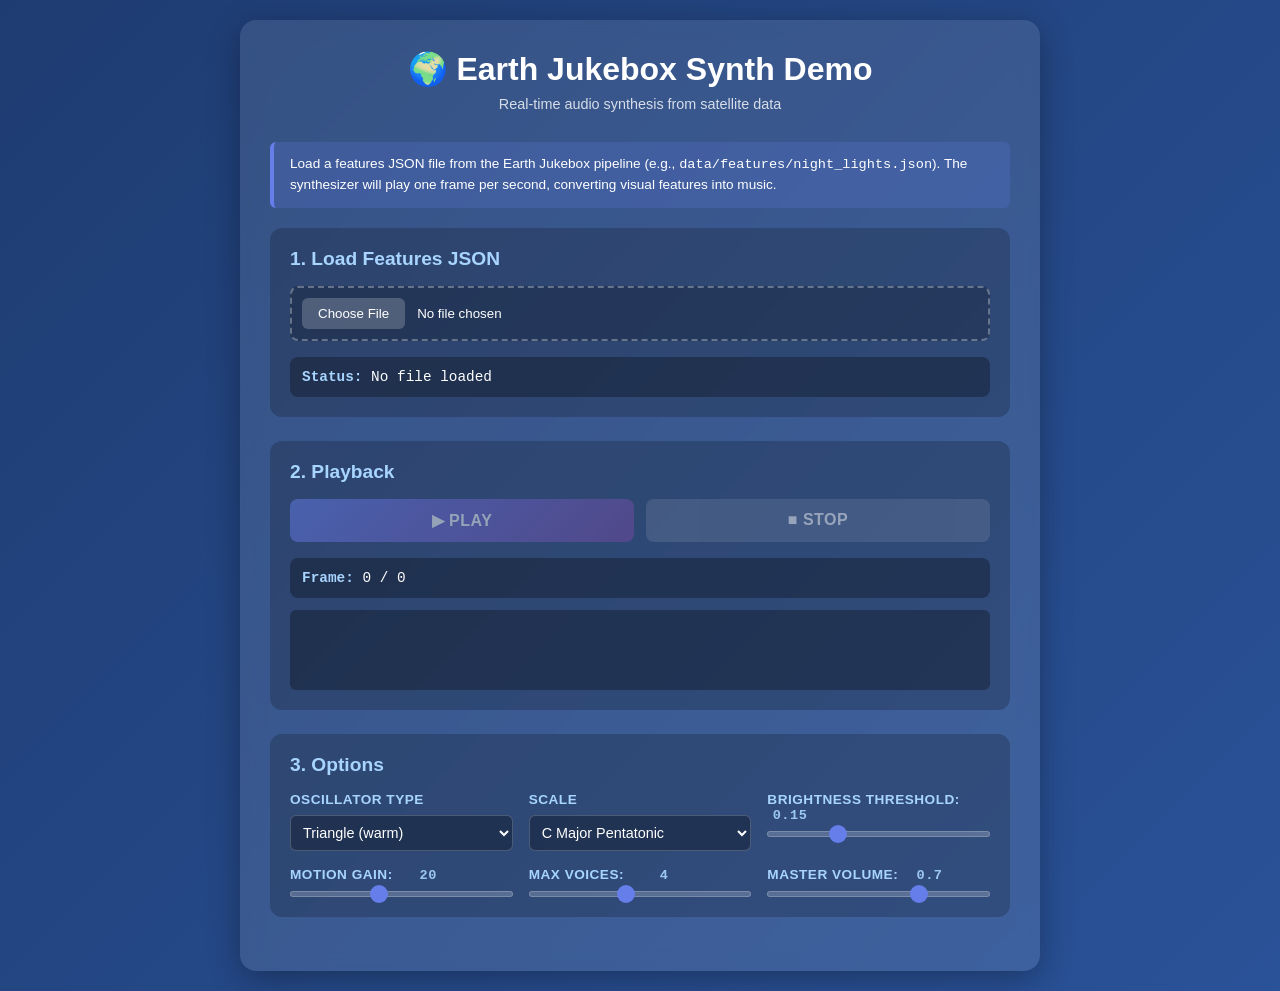
==== web/synth-demo.html @ 259c0f9f "Added real time audio generation of user uploaded video" ====
<!DOCTYPE html>
<html lang="en">
<head>
  <meta charset="UTF-8">
  <meta name="viewport" content="width=device-width, initial-scale=1.0">
  <title>Earth Jukebox Synth Demo</title>
  <style>
    * { box-sizing: border-box; margin: 0; padding: 0; }
    
    body {
      font-family: -apple-system, BlinkMacSystemFont, 'Segoe UI', sans-serif;
      background: linear-gradient(135deg, #1e3c72 0%, #2a5298 100%);
      color: #fff;
      padding: 20px;
      min-height: 100vh;
    }
    
    .container {
      max-width: 800px;
      margin: 0 auto;
      background: rgba(255, 255, 255, 0.1);
      backdrop-filter: blur(10px);
      border-radius: 16px;
      padding: 30px;
      box-shadow: 0 8px 32px rgba(0, 0, 0, 0.3);
    }
    
    h1 {
      font-size: 2rem;
      margin-bottom: 8px;
      text-align: center;
    }
    
    .subtitle {
      text-align: center;
      opacity: 0.8;
      margin-bottom: 30px;
      font-size: 0.9rem;
    }
    
    .section {
      margin-bottom: 24px;
      padding: 20px;
      background: rgba(0, 0, 0, 0.2);
      border-radius: 12px;
    }
    
    .section h2 {
      font-size: 1.2rem;
      margin-bottom: 16px;
      color: #a8d5ff;
    }
    
    .file-input-wrapper {
      display: flex;
      gap: 12px;
      align-items: center;
    }
    
    input[type="file"] {
      flex: 1;
      padding: 10px;
      border: 2px dashed rgba(255, 255, 255, 0.3);
      border-radius: 8px;
      background: rgba(0, 0, 0, 0.2);
      color: #fff;
      cursor: pointer;
    }
    
    input[type="file"]::file-selector-button {
      padding: 8px 16px;
      border: none;
      background: rgba(255, 255, 255, 0.2);
      color: #fff;
      border-radius: 6px;
      cursor: pointer;
      margin-right: 12px;
    }
    
    input[type="file"]::file-selector-button:hover {
      background: rgba(255, 255, 255, 0.3);
    }
    
    .controls {
      display: flex;
      gap: 12px;
      margin-top: 16px;
    }
    
    button {
      padding: 12px 24px;
      border: none;
      border-radius: 8px;
      font-size: 1rem;
      font-weight: 600;
      cursor: pointer;
      transition: all 0.2s;
      text-transform: uppercase;
      letter-spacing: 0.5px;
    }
    
    button.primary {
      background: linear-gradient(135deg, #667eea 0%, #764ba2 100%);
      color: #fff;
      flex: 1;
    }
    
    button.primary:hover:not(:disabled) {
      transform: translateY(-2px);
      box-shadow: 0 4px 12px rgba(102, 126, 234, 0.4);
    }
    
    button.secondary {
      background: rgba(255, 255, 255, 0.2);
      color: #fff;
      flex: 1;
    }
    
    button.secondary:hover:not(:disabled) {
      background: rgba(255, 255, 255, 0.3);
    }
    
    button:disabled {
      opacity: 0.5;
      cursor: not-allowed;
    }
    
    .status {
      padding: 12px;
      background: rgba(0, 0, 0, 0.3);
      border-radius: 8px;
      font-family: 'Courier New', monospace;
      font-size: 0.9rem;
      margin-top: 16px;
    }
    
    .status-label {
      color: #a8d5ff;
      font-weight: 600;
    }
    
    .options-grid {
      display: grid;
      grid-template-columns: repeat(auto-fit, minmax(200px, 1fr));
      gap: 16px;
    }
    
    .option {
      display: flex;
      flex-direction: column;
      gap: 8px;
    }
    
    .option label {
      font-size: 0.85rem;
      font-weight: 600;
      color: #a8d5ff;
      text-transform: uppercase;
      letter-spacing: 0.5px;
    }
    
    select, input[type="range"] {
      padding: 8px;
      border: 1px solid rgba(255, 255, 255, 0.2);
      border-radius: 6px;
      background: rgba(0, 0, 0, 0.3);
      color: #fff;
      font-size: 0.9rem;
    }
    
    select {
      cursor: pointer;
    }
    
    input[type="range"] {
      padding: 0;
      height: 6px;
      -webkit-appearance: none;
      appearance: none;
      background: rgba(255, 255, 255, 0.2);
    }
    
    input[type="range"]::-webkit-slider-thumb {
      -webkit-appearance: none;
      appearance: none;
      width: 18px;
      height: 18px;
      border-radius: 50%;
      background: #667eea;
      cursor: pointer;
    }
    
    input[type="range"]::-moz-range-thumb {
      width: 18px;
      height: 18px;
      border-radius: 50%;
      background: #667eea;
      cursor: pointer;
      border: none;
    }
    
    .slider-value {
      display: inline-block;
      min-width: 40px;
      text-align: right;
      font-family: 'Courier New', monospace;
      font-size: 0.85rem;
      opacity: 0.9;
    }
    
    .strips-display {
      display: flex;
      gap: 2px;
      height: 80px;
      background: rgba(0, 0, 0, 0.3);
      border-radius: 6px;
      padding: 8px;
      align-items: flex-end;
      margin-top: 12px;
    }
    
    .strip {
      flex: 1;
      background: rgba(168, 213, 255, 0.3);
      border-radius: 2px;
      transition: all 0.3s;
      min-width: 3px;
    }
    
    .strip.active {
      background: linear-gradient(to top, #667eea, #764ba2);
      box-shadow: 0 0 8px rgba(102, 126, 234, 0.6);
    }
    
    .info-box {
      background: rgba(102, 126, 234, 0.2);
      border-left: 4px solid #667eea;
      padding: 12px 16px;
      border-radius: 6px;
      font-size: 0.85rem;
      line-height: 1.5;
      margin-bottom: 20px;
    }
  </style>
</head>
<body>
  <div class="container">
    <h1>🌍 Earth Jukebox Synth Demo</h1>
    <div class="subtitle">Real-time audio synthesis from satellite data</div>
    
    <div class="info-box">
      Load a features JSON file from the Earth Jukebox pipeline (e.g., <code>data/features/night_lights.json</code>).
      The synthesizer will play one frame per second, converting visual features into music.
    </div>
    
    <!-- File Input -->
    <div class="section">
      <h2>1. Load Features JSON</h2>
      <div class="file-input-wrapper">
        <input type="file" id="fileInput" accept=".json">
      </div>
      <div class="status">
        <span class="status-label">Status:</span> <span id="loadStatus">No file loaded</span>
      </div>
    </div>
    
    <!-- Playback Controls -->
    <div class="section">
      <h2>2. Playback</h2>
      <div class="controls">
        <button class="primary" id="playBtn" disabled>▶ Play</button>
        <button class="secondary" id="stopBtn" disabled>■ Stop</button>
      </div>
      <div class="status">
        <span class="status-label">Frame:</span> <span id="frameDisplay">0 / 0</span>
      </div>
      
      <!-- Strips Visualizer -->
      <div class="strips-display" id="stripsDisplay"></div>
    </div>
    
    <!-- Options -->
    <div class="section">
      <h2>3. Options</h2>
      <div class="options-grid">
        <div class="option">
          <label for="oscType">Oscillator Type</label>
          <select id="oscType">
            <option value="triangle">Triangle (warm)</option>
            <option value="sine">Sine (smooth)</option>
            <option value="square">Square (sharp)</option>
            <option value="auto">Auto (from hue)</option>
          </select>
        </div>
        
        <div class="option">
          <label for="scale">Scale</label>
          <select id="scale">
            <option value="C_major_pentatonic">C Major Pentatonic</option>
            <option value="C_minor_pentatonic">C Minor Pentatonic</option>
            <option value="C_major">C Major</option>
            <option value="C_blues">C Blues</option>
            <option value="A_minor_pentatonic">A Minor Pentatonic</option>
          </select>
        </div>
        
        <div class="option">
          <label for="threshold">Brightness Threshold: <span class="slider-value" id="thresholdValue">0.15</span></label>
          <input type="range" id="threshold" min="0" max="0.5" step="0.01" value="0.15">
        </div>
        
        <div class="option">
          <label for="motionGain">Motion Gain: <span class="slider-value" id="motionGainValue">20</span></label>
          <input type="range" id="motionGain" min="1" max="50" step="1" value="20">
        </div>
        
        <div class="option">
          <label for="maxVoices">Max Voices: <span class="slider-value" id="maxVoicesValue">4</span></label>
          <input type="range" id="maxVoices" min="1" max="8" step="1" value="4">
        </div>
        
        <div class="option">
          <label for="masterVolume">Master Volume: <span class="slider-value" id="masterVolumeValue">0.7</span></label>
          <input type="range" id="masterVolume" min="0" max="1" step="0.05" value="0.7">
        </div>
      </div>
    </div>
  </div>
  
  <script type="module">
    import { initAudio, playFrame, stopAll, setOptions, getOptions } from './synth.js';
    
    let featuresData = null;
    let currentFrame = 0;
    let isPlaying = false;
    let playbackInterval = null;
    
    // DOM elements
    const fileInput = document.getElementById('fileInput');
    const playBtn = document.getElementById('playBtn');
    const stopBtn = document.getElementById('stopBtn');
    const loadStatus = document.getElementById('loadStatus');
    const frameDisplay = document.getElementById('frameDisplay');
    const stripsDisplay = document.getElementById('stripsDisplay');
    
    const oscTypeSelect = document.getElementById('oscType');
    const scaleSelect = document.getElementById('scale');
    const thresholdSlider = document.getElementById('threshold');
    const motionGainSlider = document.getElementById('motionGain');
    const maxVoicesSlider = document.getElementById('maxVoices');
    const masterVolumeSlider = document.getElementById('masterVolume');
    
    const thresholdValue = document.getElementById('thresholdValue');
    const motionGainValue = document.getElementById('motionGainValue');
    const maxVoicesValue = document.getElementById('maxVoicesValue');
    const masterVolumeValue = document.getElementById('masterVolumeValue');
    
    // File loading
    fileInput.addEventListener('change', async (e) => {
      const file = e.target.files[0];
      if (!file) return;
      
      try {
        const text = await file.text();
        const data = JSON.parse(text);
        
        if (!data.frames || !Array.isArray(data.frames)) {
          throw new Error('Invalid format: expected "frames" array');
        }
        
        featuresData = data;
        currentFrame = 0;
        
        loadStatus.textContent = `Loaded: ${data.record || 'unknown'} (${data.frames.length} frames, ${data.fps || 1} fps)`;
        frameDisplay.textContent = `0 / ${data.frames.length}`;
        playBtn.disabled = false;
        
        // Initialize strips display
        const nStrips = data.frames[0]?.columns?.length || 32;
        stripsDisplay.innerHTML = '';
        for (let i = 0; i < nStrips; i++) {
          const strip = document.createElement('div');
          strip.className = 'strip';
          stripsDisplay.appendChild(strip);
        }
        
      } catch (err) {
        loadStatus.textContent = `Error: ${err.message}`;
        console.error('Failed to load JSON:', err);
      }
    });
    
    // Playback control
    playBtn.addEventListener('click', () => {
      if (!featuresData) return;
      
      // Initialize audio on first click (required for browser autoplay policy)
      initAudio();
      
      isPlaying = true;
      playBtn.disabled = true;
      stopBtn.disabled = false;
      
      // Start playback loop (1 frame per second)
      playbackLoop();
      playbackInterval = setInterval(playbackLoop, 1000);
    });
    
    stopBtn.addEventListener('click', () => {
      isPlaying = false;
      stopAll();
      clearInterval(playbackInterval);
      playBtn.disabled = false;
      stopBtn.disabled = true;
      
      // Reset strips display
      document.querySelectorAll('.strip').forEach(s => {
        s.classList.remove('active');
        s.style.height = '0%';
      });
    });
    
    function playbackLoop() {
      if (!isPlaying || !featuresData) return;
      
      const frames = featuresData.frames;
      if (currentFrame >= frames.length) {
        // Loop back to start
        currentFrame = 0;
      }
      
      const frame = frames[currentFrame];
      frameDisplay.textContent = `${currentFrame + 1} / ${frames.length}`;
      
      // Update strips visualizer
      updateStripsDisplay(frame);
      
      // Play the frame
      playFrame(frame, currentFrame, frames.length);
      
      currentFrame++;
    }
    
    function updateStripsDisplay(frame) {
      const strips = document.querySelectorAll('.strip');
      const columns = frame.columns || [];
      const threshold = parseFloat(thresholdSlider.value);
      
      strips.forEach((strip, i) => {
        const brightness = columns[i] || 0;
        const isActive = brightness >= threshold;
        
        strip.classList.toggle('active', isActive);
        strip.style.height = `${Math.max(5, brightness * 100)}%`;
      });
    }
    
    // Options control
    function updateOption(key, value) {
      setOptions({ [key]: value });
    }
    
    oscTypeSelect.addEventListener('change', (e) => {
      updateOption('oscillatorType', e.target.value);
    });
    
    scaleSelect.addEventListener('change', (e) => {
      updateOption('scale', e.target.value);
    });
    
    thresholdSlider.addEventListener('input', (e) => {
      const val = parseFloat(e.target.value);
      thresholdValue.textContent = val.toFixed(2);
      updateOption('brightnessThreshold', val);
    });
    
    motionGainSlider.addEventListener('input', (e) => {
      const val = parseInt(e.target.value);
      motionGainValue.textContent = val;
      updateOption('motionGain', val);
    });
    
    maxVoicesSlider.addEventListener('input', (e) => {
      const val = parseInt(e.target.value);
      maxVoicesValue.textContent = val;
      updateOption('maxVoices', val);
    });
    
    masterVolumeSlider.addEventListener('input', (e) => {
      const val = parseFloat(e.target.value);
      masterVolumeValue.textContent = val.toFixed(2);
      updateOption('masterVolume', val);
    });
  </script>
</body>
</html>
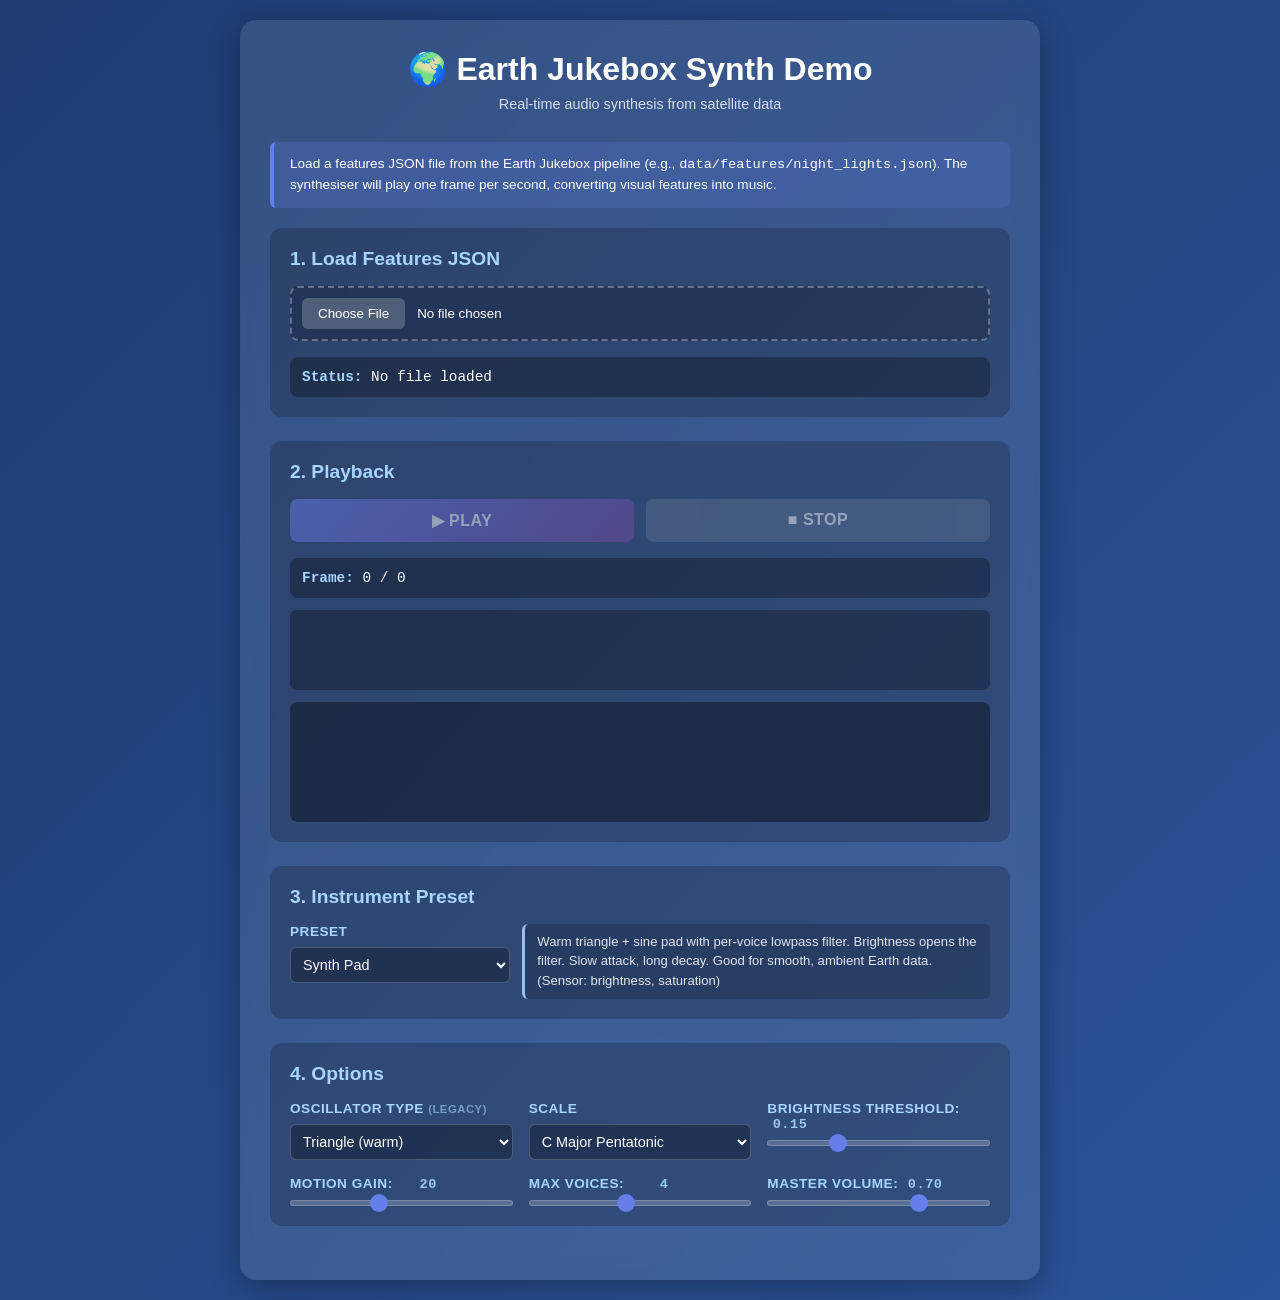
==== commit 8e657526: "Added more tones to the audio" ====
--- a/web/synth-demo.html
+++ b/web/synth-demo.html
@@ -6,7 +6,7 @@
   <title>Earth Jukebox Synth Demo</title>
   <style>
     * { box-sizing: border-box; margin: 0; padding: 0; }
-    
+
     body {
       font-family: -apple-system, BlinkMacSystemFont, 'Segoe UI', sans-serif;
       background: linear-gradient(135deg, #1e3c72 0%, #2a5298 100%);
@@ -14,7 +14,7 @@
       padding: 20px;
       min-height: 100vh;
     }
-    
+
     .container {
       max-width: 800px;
       margin: 0 auto;
@@ -24,39 +24,39 @@
       padding: 30px;
       box-shadow: 0 8px 32px rgba(0, 0, 0, 0.3);
     }
-    
+
     h1 {
       font-size: 2rem;
       margin-bottom: 8px;
       text-align: center;
     }
-    
+
     .subtitle {
       text-align: center;
       opacity: 0.8;
       margin-bottom: 30px;
       font-size: 0.9rem;
     }
-    
+
     .section {
       margin-bottom: 24px;
       padding: 20px;
       background: rgba(0, 0, 0, 0.2);
       border-radius: 12px;
     }
-    
+
     .section h2 {
       font-size: 1.2rem;
       margin-bottom: 16px;
       color: #a8d5ff;
     }
-    
+
     .file-input-wrapper {
       display: flex;
       gap: 12px;
       align-items: center;
     }
-    
+
     input[type="file"] {
       flex: 1;
       padding: 10px;
@@ -66,7 +66,7 @@
       color: #fff;
       cursor: pointer;
     }
-    
+
     input[type="file"]::file-selector-button {
       padding: 8px 16px;
       border: none;
@@ -76,17 +76,17 @@
       cursor: pointer;
       margin-right: 12px;
     }
-    
+
     input[type="file"]::file-selector-button:hover {
       background: rgba(255, 255, 255, 0.3);
     }
-    
+
     .controls {
       display: flex;
       gap: 12px;
       margin-top: 16px;
     }
-    
+
     button {
       padding: 12px 24px;
       border: none;
@@ -98,33 +98,33 @@
       text-transform: uppercase;
       letter-spacing: 0.5px;
     }
-    
+
     button.primary {
       background: linear-gradient(135deg, #667eea 0%, #764ba2 100%);
       color: #fff;
       flex: 1;
     }
-    
+
     button.primary:hover:not(:disabled) {
       transform: translateY(-2px);
       box-shadow: 0 4px 12px rgba(102, 126, 234, 0.4);
     }
-    
+
     button.secondary {
       background: rgba(255, 255, 255, 0.2);
       color: #fff;
       flex: 1;
     }
-    
+
     button.secondary:hover:not(:disabled) {
       background: rgba(255, 255, 255, 0.3);
     }
-    
+
     button:disabled {
       opacity: 0.5;
       cursor: not-allowed;
     }
-    
+
     .status {
       padding: 12px;
       background: rgba(0, 0, 0, 0.3);
@@ -133,24 +133,24 @@
       font-size: 0.9rem;
       margin-top: 16px;
     }
-    
+
     .status-label {
       color: #a8d5ff;
       font-weight: 600;
     }
-    
+
     .options-grid {
       display: grid;
       grid-template-columns: repeat(auto-fit, minmax(200px, 1fr));
       gap: 16px;
     }
-    
+
     .option {
       display: flex;
       flex-direction: column;
       gap: 8px;
     }
-    
+
     .option label {
       font-size: 0.85rem;
       font-weight: 600;
@@ -158,7 +158,7 @@
       text-transform: uppercase;
       letter-spacing: 0.5px;
     }
-    
+
     select, input[type="range"] {
       padding: 8px;
       border: 1px solid rgba(255, 255, 255, 0.2);
@@ -167,11 +167,11 @@
       color: #fff;
       font-size: 0.9rem;
     }
-    
+
     select {
       cursor: pointer;
     }
-    
+
     input[type="range"] {
       padding: 0;
       height: 6px;
@@ -179,7 +179,7 @@
       appearance: none;
       background: rgba(255, 255, 255, 0.2);
     }
-    
+
     input[type="range"]::-webkit-slider-thumb {
       -webkit-appearance: none;
       appearance: none;
@@ -189,7 +189,7 @@
       background: #667eea;
       cursor: pointer;
     }
-    
+
     input[type="range"]::-moz-range-thumb {
       width: 18px;
       height: 18px;
@@ -198,7 +198,7 @@
       cursor: pointer;
       border: none;
     }
-    
+
     .slider-value {
       display: inline-block;
       min-width: 40px;
@@ -207,7 +207,7 @@
       font-size: 0.85rem;
       opacity: 0.9;
     }
-    
+
     .strips-display {
       display: flex;
       gap: 2px;
@@ -218,7 +218,7 @@
       align-items: flex-end;
       margin-top: 12px;
     }
-    
+
     .strip {
       flex: 1;
       background: rgba(168, 213, 255, 0.3);
@@ -226,12 +226,12 @@
       transition: all 0.3s;
       min-width: 3px;
     }
-    
+
     .strip.active {
       background: linear-gradient(to top, #667eea, #764ba2);
       box-shadow: 0 0 8px rgba(102, 126, 234, 0.6);
     }
-    
+
     .info-box {
       background: rgba(102, 126, 234, 0.2);
       border-left: 4px solid #667eea;
@@ -241,61 +241,126 @@
       line-height: 1.5;
       margin-bottom: 20px;
     }
+
+    /* ── Instrument preset selector ── */
+    .preset-row {
+      display: flex;
+      gap: 12px;
+      align-items: flex-start;
+      flex-wrap: wrap;
+    }
+
+    .preset-row .option {
+      flex: 1;
+      min-width: 180px;
+    }
+
+    #presetDescription {
+      flex: 2;
+      min-width: 220px;
+      font-size: 0.82rem;
+      line-height: 1.5;
+      opacity: 0.85;
+      padding: 8px 12px;
+      background: rgba(0, 0, 0, 0.2);
+      border-radius: 6px;
+      border-left: 3px solid #a8d5ff;
+      align-self: center;
+    }
+
+    /* ── Visualiser canvas ── */
+    #visualizerCanvas {
+      display: block;
+      width: 100%;
+      height: 120px;
+      border-radius: 8px;
+      background: rgba(0, 0, 0, 0.4);
+      margin-top: 12px;
+    }
+
+    /* Screen-reader-only live region */
+    .sr-only {
+      position: absolute;
+      width: 1px; height: 1px;
+      padding: 0; margin: -1px;
+      overflow: hidden;
+      clip: rect(0,0,0,0);
+      white-space: nowrap;
+      border: 0;
+    }
   </style>
 </head>
 <body>
   <div class="container">
     <h1>🌍 Earth Jukebox Synth Demo</h1>
     <div class="subtitle">Real-time audio synthesis from satellite data</div>
-    
+
+    <!-- Accessibility: announce instrument changes to screen readers -->
+    <div id="ariaAnnounce" aria-live="polite" aria-atomic="true" class="sr-only"></div>
+
     <div class="info-box">
       Load a features JSON file from the Earth Jukebox pipeline (e.g., <code>data/features/night_lights.json</code>).
-      The synthesizer will play one frame per second, converting visual features into music.
+      The synthesiser will play one frame per second, converting visual features into music.
     </div>
-    
-    <!-- File Input -->
+
+    <!-- 1. File Input -->
     <div class="section">
       <h2>1. Load Features JSON</h2>
       <div class="file-input-wrapper">
-        <input type="file" id="fileInput" accept=".json">
+        <input type="file" id="fileInput" accept=".json" aria-label="Load features JSON file">
       </div>
       <div class="status">
         <span class="status-label">Status:</span> <span id="loadStatus">No file loaded</span>
       </div>
     </div>
-    
-    <!-- Playback Controls -->
+
+    <!-- 2. Playback -->
     <div class="section">
       <h2>2. Playback</h2>
       <div class="controls">
-        <button class="primary" id="playBtn" disabled>▶ Play</button>
-        <button class="secondary" id="stopBtn" disabled>■ Stop</button>
+        <button class="primary"   id="playBtn"  disabled aria-label="Play">▶ Play</button>
+        <button class="secondary" id="stopBtn"  disabled aria-label="Stop">■ Stop</button>
       </div>
       <div class="status">
         <span class="status-label">Frame:</span> <span id="frameDisplay">0 / 0</span>
       </div>
-      
-      <!-- Strips Visualizer -->
-      <div class="strips-display" id="stripsDisplay"></div>
+
+      <!-- Strip brightness visualiser -->
+      <div class="strips-display" id="stripsDisplay" role="img" aria-label="Strip brightness visualiser"></div>
+
+      <!-- Live waveform + spectrum canvas -->
+      <canvas id="visualizerCanvas" aria-label="Live audio visualiser — waveform (top) and frequency spectrum (bottom)" role="img"></canvas>
     </div>
-    
-    <!-- Options -->
+
+    <!-- 3. Instrument preset -->
     <div class="section">
-      <h2>3. Options</h2>
+      <h2>3. Instrument Preset</h2>
+      <div class="preset-row">
+        <div class="option">
+          <label for="presetSelect">Preset</label>
+          <select id="presetSelect" aria-label="Instrument preset"></select>
+        </div>
+        <p id="presetDescription">Select a preset to see its description.</p>
+      </div>
+    </div>
+
+    <!-- 4. Options -->
+    <div class="section">
+      <h2>4. Options</h2>
       <div class="options-grid">
         <div class="option">
-          <label for="oscType">Oscillator Type</label>
-          <select id="oscType">
+          <label for="oscType">Oscillator Type <small style="opacity:0.6">(legacy)</small></label>
+          <select id="oscType" aria-label="Legacy oscillator type (deprecated — use Instrument Preset)">
             <option value="triangle">Triangle (warm)</option>
             <option value="sine">Sine (smooth)</option>
             <option value="square">Square (sharp)</option>
             <option value="auto">Auto (from hue)</option>
           </select>
         </div>
-        
+
         <div class="option">
           <label for="scale">Scale</label>
-          <select id="scale">
+          <select id="scale" aria-label="Musical scale">
             <option value="C_major_pentatonic">C Major Pentatonic</option>
             <option value="C_minor_pentatonic">C Minor Pentatonic</option>
             <option value="C_major">C Major</option>
@@ -303,79 +368,128 @@
             <option value="A_minor_pentatonic">A Minor Pentatonic</option>
           </select>
         </div>
-        
+
         <div class="option">
           <label for="threshold">Brightness Threshold: <span class="slider-value" id="thresholdValue">0.15</span></label>
-          <input type="range" id="threshold" min="0" max="0.5" step="0.01" value="0.15">
+          <input type="range" id="threshold" min="0" max="0.5" step="0.01" value="0.15"
+                 aria-label="Brightness threshold" aria-valuemin="0" aria-valuemax="0.5">
         </div>
-        
+
         <div class="option">
           <label for="motionGain">Motion Gain: <span class="slider-value" id="motionGainValue">20</span></label>
-          <input type="range" id="motionGain" min="1" max="50" step="1" value="20">
+          <input type="range" id="motionGain" min="1" max="50" step="1" value="20"
+                 aria-label="Motion gain" aria-valuemin="1" aria-valuemax="50">
         </div>
-        
+
         <div class="option">
           <label for="maxVoices">Max Voices: <span class="slider-value" id="maxVoicesValue">4</span></label>
-          <input type="range" id="maxVoices" min="1" max="8" step="1" value="4">
+          <input type="range" id="maxVoices" min="1" max="8" step="1" value="4"
+                 aria-label="Maximum simultaneous voices" aria-valuemin="1" aria-valuemax="8">
         </div>
-        
+
         <div class="option">
-          <label for="masterVolume">Master Volume: <span class="slider-value" id="masterVolumeValue">0.7</span></label>
-          <input type="range" id="masterVolume" min="0" max="1" step="0.05" value="0.7">
+          <label for="masterVolume">Master Volume: <span class="slider-value" id="masterVolumeValue">0.70</span></label>
+          <input type="range" id="masterVolume" min="0" max="1" step="0.05" value="0.7"
+                 aria-label="Master volume" aria-valuemin="0" aria-valuemax="1">
         </div>
       </div>
     </div>
   </div>
-  
+
   <script type="module">
-    import { initAudio, playFrame, stopAll, setOptions, getOptions } from './synth.js';
-    
-    let featuresData = null;
-    let currentFrame = 0;
-    let isPlaying = false;
+    import {
+      initAudio, playFrame, stopAll, setOptions, getOptions,
+      getAudioAnalyser,
+      setInstrumentPreset, getInstrumentPreset, getAvailableInstruments,
+    } from './synth.js';
+
+    // ── State ──────────────────────────────────────────────────────────
+    let featuresData     = null;
+    let currentFrame     = 0;
+    let isPlaying        = false;
     let playbackInterval = null;
-    
-    // DOM elements
-    const fileInput = document.getElementById('fileInput');
-    const playBtn = document.getElementById('playBtn');
-    const stopBtn = document.getElementById('stopBtn');
-    const loadStatus = document.getElementById('loadStatus');
-    const frameDisplay = document.getElementById('frameDisplay');
-    const stripsDisplay = document.getElementById('stripsDisplay');
-    
-    const oscTypeSelect = document.getElementById('oscType');
-    const scaleSelect = document.getElementById('scale');
-    const thresholdSlider = document.getElementById('threshold');
-    const motionGainSlider = document.getElementById('motionGain');
-    const maxVoicesSlider = document.getElementById('maxVoices');
+
+    // ── DOM refs ───────────────────────────────────────────────────────
+    const fileInput        = document.getElementById('fileInput');
+    const playBtn          = document.getElementById('playBtn');
+    const stopBtn          = document.getElementById('stopBtn');
+    const loadStatus       = document.getElementById('loadStatus');
+    const frameDisplay     = document.getElementById('frameDisplay');
+    const stripsDisplay    = document.getElementById('stripsDisplay');
+    const presetSelect     = document.getElementById('presetSelect');
+    const presetDesc       = document.getElementById('presetDescription');
+    const ariaAnnounce     = document.getElementById('ariaAnnounce');
+    const canvas           = document.getElementById('visualizerCanvas');
+    const ctx2d            = canvas.getContext('2d');
+
+    const oscTypeSelect      = document.getElementById('oscType');
+    const scaleSelect        = document.getElementById('scale');
+    const thresholdSlider    = document.getElementById('threshold');
+    const motionGainSlider   = document.getElementById('motionGain');
+    const maxVoicesSlider    = document.getElementById('maxVoices');
     const masterVolumeSlider = document.getElementById('masterVolume');
-    
-    const thresholdValue = document.getElementById('thresholdValue');
-    const motionGainValue = document.getElementById('motionGainValue');
-    const maxVoicesValue = document.getElementById('maxVoicesValue');
+
+    const thresholdValue   = document.getElementById('thresholdValue');
+    const motionGainValue  = document.getElementById('motionGainValue');
+    const maxVoicesValue   = document.getElementById('maxVoicesValue');
     const masterVolumeValue = document.getElementById('masterVolumeValue');
-    
-    // File loading
+
+    // ── Populate instrument preset dropdown ───────────────────────────
+    const instruments = getAvailableInstruments();
+    instruments.forEach(inst => {
+      const opt = document.createElement('option');
+      opt.value       = inst.id;
+      opt.textContent = inst.name;
+      presetSelect.appendChild(opt);
+    });
+
+    function updatePresetDescription(id) {
+      const inst = instruments.find(i => i.id === id);
+      if (inst) {
+        presetDesc.textContent = `${inst.description}  (Sensor: ${inst.sensorMatch})`;
+      }
+    }
+
+    // Set initial description to match default preset (synth_pad)
+    updatePresetDescription(getInstrumentPreset());
+    presetSelect.value = getInstrumentPreset();
+
+    presetSelect.addEventListener('change', (e) => {
+      const id = e.target.value;
+      setInstrumentPreset(id);
+      updatePresetDescription(id);
+
+      // Announce to screen readers
+      const inst = instruments.find(i => i.id === id);
+      if (inst) {
+        ariaAnnounce.textContent = `Instrument changed to ${inst.name}. ${inst.description}`;
+        // Clear after a moment so the same message triggers again on re-select
+        setTimeout(() => { ariaAnnounce.textContent = ''; }, 3000);
+      }
+    });
+
+    // ── File loading ──────────────────────────────────────────────────
     fileInput.addEventListener('change', async (e) => {
       const file = e.target.files[0];
       if (!file) return;
-      
+
       try {
         const text = await file.text();
         const data = JSON.parse(text);
-        
+
         if (!data.frames || !Array.isArray(data.frames)) {
           throw new Error('Invalid format: expected "frames" array');
         }
-        
+
         featuresData = data;
         currentFrame = 0;
-        
-        loadStatus.textContent = `Loaded: ${data.record || 'unknown'} (${data.frames.length} frames, ${data.fps || 1} fps)`;
+
+        loadStatus.textContent =
+          `Loaded: ${data.record || 'unknown'} (${data.frames.length} frames, ${data.fps || 1} fps)`;
         frameDisplay.textContent = `0 / ${data.frames.length}`;
         playBtn.disabled = false;
-        
-        // Initialize strips display
+
+        // Build strip visualiser bars
         const nStrips = data.frames[0]?.columns?.length || 32;
         stripsDisplay.innerHTML = '';
         for (let i = 0; i < nStrips; i++) {
@@ -383,114 +497,189 @@
           strip.className = 'strip';
           stripsDisplay.appendChild(strip);
         }
-        
+
       } catch (err) {
         loadStatus.textContent = `Error: ${err.message}`;
         console.error('Failed to load JSON:', err);
       }
     });
-    
-    // Playback control
+
+    // ── Playback ──────────────────────────────────────────────────────
     playBtn.addEventListener('click', () => {
       if (!featuresData) return;
-      
-      // Initialize audio on first click (required for browser autoplay policy)
-      initAudio();
-      
+
+      initAudio();   // must be in user gesture
+      startVisualizer();
+
       isPlaying = true;
       playBtn.disabled = true;
       stopBtn.disabled = false;
-      
-      // Start playback loop (1 frame per second)
+
       playbackLoop();
       playbackInterval = setInterval(playbackLoop, 1000);
     });
-    
+
     stopBtn.addEventListener('click', () => {
       isPlaying = false;
       stopAll();
       clearInterval(playbackInterval);
       playBtn.disabled = false;
       stopBtn.disabled = true;
-      
-      // Reset strips display
+
       document.querySelectorAll('.strip').forEach(s => {
         s.classList.remove('active');
         s.style.height = '0%';
       });
     });
-    
+
     function playbackLoop() {
       if (!isPlaying || !featuresData) return;
-      
+
       const frames = featuresData.frames;
       if (currentFrame >= frames.length) {
-        // Loop back to start
-        currentFrame = 0;
-      }
-      
+        currentFrame = 0;   // loop
+      }
+
       const frame = frames[currentFrame];
       frameDisplay.textContent = `${currentFrame + 1} / ${frames.length}`;
-      
-      // Update strips visualizer
       updateStripsDisplay(frame);
-      
-      // Play the frame
       playFrame(frame, currentFrame, frames.length);
-      
       currentFrame++;
     }
-    
+
     function updateStripsDisplay(frame) {
-      const strips = document.querySelectorAll('.strip');
-      const columns = frame.columns || [];
+      const strips    = document.querySelectorAll('.strip');
+      const columns   = frame.columns || [];
       const threshold = parseFloat(thresholdSlider.value);
-      
+
       strips.forEach((strip, i) => {
         const brightness = columns[i] || 0;
-        const isActive = brightness >= threshold;
-        
+        const isActive   = brightness >= threshold;
         strip.classList.toggle('active', isActive);
         strip.style.height = `${Math.max(5, brightness * 100)}%`;
       });
     }
-    
-    // Options control
-    function updateOption(key, value) {
-      setOptions({ [key]: value });
-    }
-    
+
+    // ── Waveform + spectrum visualiser ────────────────────────────────
+    // Draws in two halves:
+    //   Top half  → oscilloscope waveform (time domain)
+    //   Bottom half → frequency spectrum (bar chart)
+    // getAudioAnalyser() sits BEFORE masterGain, so amplitude is independent
+    // of the volume slider.
+
+    let _vizRunning = false;
+
+    function startVisualizer() {
+      if (_vizRunning) return;
+      _vizRunning = true;
+      requestAnimationFrame(drawVisualizer);
+    }
+
+    function drawVisualizer() {
+      if (!_vizRunning) return;
+      requestAnimationFrame(drawVisualizer);
+
+      const analyser = getAudioAnalyser();
+      const W = canvas.clientWidth;
+      const H = canvas.clientHeight;
+
+      // Keep canvas resolution in sync with CSS size
+      if (canvas.width !== W || canvas.height !== H) {
+        canvas.width  = W;
+        canvas.height = H;
+      }
+
+      ctx2d.clearRect(0, 0, W, H);
+
+      if (!analyser) {
+        // Show placeholder until audio initialised
+        ctx2d.fillStyle = 'rgba(168,213,255,0.15)';
+        ctx2d.fillRect(0, 0, W, H);
+        ctx2d.fillStyle = 'rgba(168,213,255,0.5)';
+        ctx2d.font = '13px monospace';
+        ctx2d.textAlign = 'center';
+        ctx2d.fillText('Press ▶ Play to see the visualiser', W / 2, H / 2);
+        return;
+      }
+
+      const bufLen = analyser.frequencyBinCount;   // = fftSize / 2 = 1024
+
+      // ── Top half: waveform ──────────────────────────────────────────
+      const timeDomBuf = new Uint8Array(bufLen);
+      analyser.getByteTimeDomainData(timeDomBuf);
+
+      const halfH = H / 2;
+      ctx2d.beginPath();
+      ctx2d.strokeStyle = '#a8d5ff';
+      ctx2d.lineWidth   = 1.5;
+
+      for (let i = 0; i < bufLen; i++) {
+        const x = (i / bufLen) * W;
+        const y = ((timeDomBuf[i] / 128) - 1) * halfH * 0.9 + halfH / 2;
+        if (i === 0) ctx2d.moveTo(x, y);
+        else         ctx2d.lineTo(x, y);
+      }
+      ctx2d.stroke();
+
+      // Divider
+      ctx2d.strokeStyle = 'rgba(255,255,255,0.15)';
+      ctx2d.lineWidth = 1;
+      ctx2d.beginPath();
+      ctx2d.moveTo(0, halfH); ctx2d.lineTo(W, halfH);
+      ctx2d.stroke();
+
+      // ── Bottom half: frequency spectrum ────────────────────────────
+      const freqBuf = new Uint8Array(bufLen);
+      analyser.getByteFrequencyData(freqBuf);
+
+      // Only show bins up to ~8kHz (plenty for musical content)
+      const displayBins = Math.min(bufLen, 512);
+      const barW = W / displayBins;
+
+      for (let i = 0; i < displayBins; i++) {
+        const mag  = freqBuf[i] / 255;
+        const barH = mag * halfH;
+        const hue  = 220 + mag * 100;   // blue → purple with amplitude
+        ctx2d.fillStyle = `hsla(${hue}, 70%, 60%, 0.85)`;
+        ctx2d.fillRect(i * barW, H - barH, Math.max(1, barW - 1), barH);
+      }
+    }
+
+    // ── Options ───────────────────────────────────────────────────────
     oscTypeSelect.addEventListener('change', (e) => {
-      updateOption('oscillatorType', e.target.value);
-    });
-    
+      setOptions({ oscillatorType: e.target.value });
+    });
+
     scaleSelect.addEventListener('change', (e) => {
-      updateOption('scale', e.target.value);
-    });
-    
+      setOptions({ scale: e.target.value });
+    });
+
     thresholdSlider.addEventListener('input', (e) => {
       const val = parseFloat(e.target.value);
       thresholdValue.textContent = val.toFixed(2);
-      updateOption('brightnessThreshold', val);
-    });
-    
+      setOptions({ brightnessThreshold: val });
+    });
+
     motionGainSlider.addEventListener('input', (e) => {
       const val = parseInt(e.target.value);
       motionGainValue.textContent = val;
-      updateOption('motionGain', val);
-    });
-    
+      setOptions({ motionGain: val });
+    });
+
     maxVoicesSlider.addEventListener('input', (e) => {
       const val = parseInt(e.target.value);
       maxVoicesValue.textContent = val;
-      updateOption('maxVoices', val);
-    });
-    
+      setOptions({ maxVoices: val });
+    });
+
     masterVolumeSlider.addEventListener('input', (e) => {
       const val = parseFloat(e.target.value);
       masterVolumeValue.textContent = val.toFixed(2);
-      updateOption('masterVolume', val);
-    });
+      setOptions({ masterVolume: val });
+    });
+
+    // Start placeholder frame immediately so canvas is not blank
+    requestAnimationFrame(drawVisualizer);
   </script>
 </body>
 </html>
